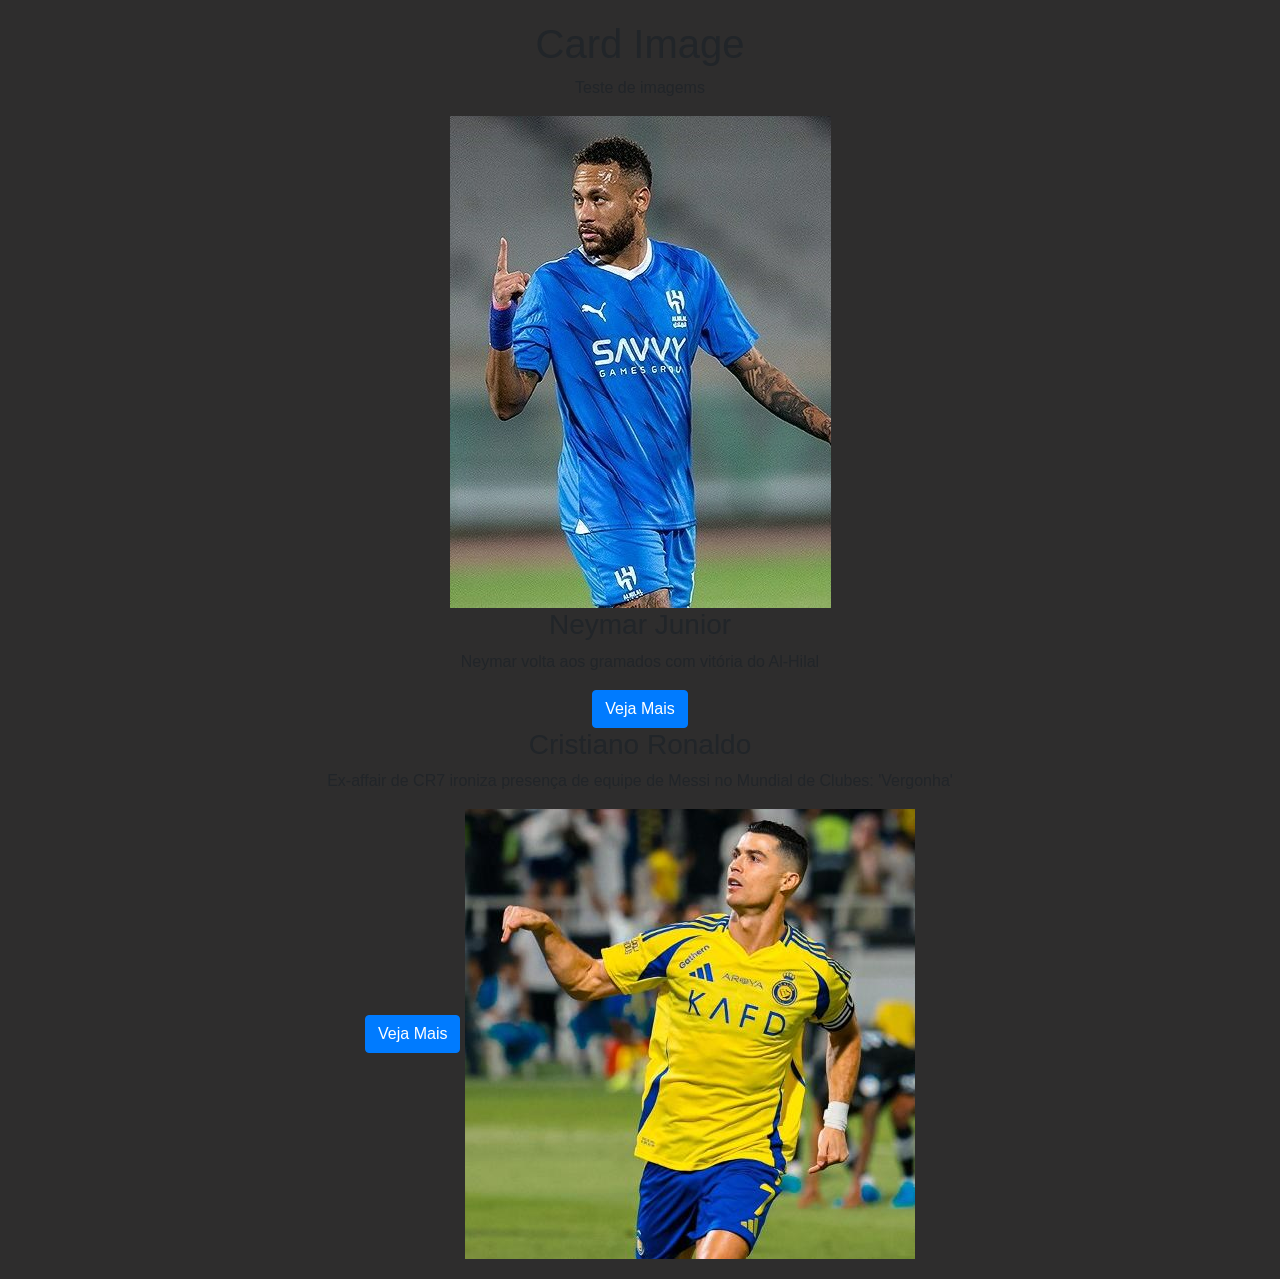
==== index.html @ 145951e0 "primeiro commit" ====
<!DOCTYPE html>
<html lang="en">
<head>
    <meta charset="UTF-8">
    <meta name="viewport" content="width=device-width, initial-scale=1.0">
    <link rel="stylesheet" href="https://maxcdn.bootstrapcdn.com/bootstrap/4.3.1/css/bootstrap.min.css">
    <script scr="https://ajax.googleapis.com/ajax/libs/jquery/3.4.1/jquery.min.js"></script>
    <script src="https://cdnjs.cloudflare.com/ajax/libs/popper.js/1.14.7/umd/popper.min.js"></script>
    <script src="https://maxcdn.bootstrapcdn.com/bootstrap/4.3.1/js/bootstrap.min.js"></script>
    <link rel="stylesheet" href="style/style.css">
    <title>Card Images</title>

</head>
<body>
    <header>
        <h1>Card Image</h1>
        <p>Teste de imagems</p>
    </header>
    <div class="card-img-top">
        <img src="img/neymar.jpg" alt="">
        <h3>Neymar Junior</h3>
        <p>Neymar volta aos gramados com vitória do Al-Hilal </p>
        <a href="#" class="btn btn-primary">Veja Mais</a>
    </div>
    <div class="card-img-bottom">
        
        <h3>Cristiano Ronaldo</h3>
        <p>Ex-affair de CR7 ironiza presença de equipe de Messi no Mundial de Clubes: 'Vergonha'</p>
        <a href="#" class="btn btn-primary">Veja Mais</a>
        <img src="img/crisiano.jpg" alt="">
    </div>
</body>
</html>
---- style/style.css ----
body {
            
            background-color: rgb(46, 45, 45);
            display: flex;
            flex-direction: column;
            align-items: center;
            text-align: center;
            margin: 0;
            padding: 20px;      
}

.card-title, .card-text {
    text-align: left;
}
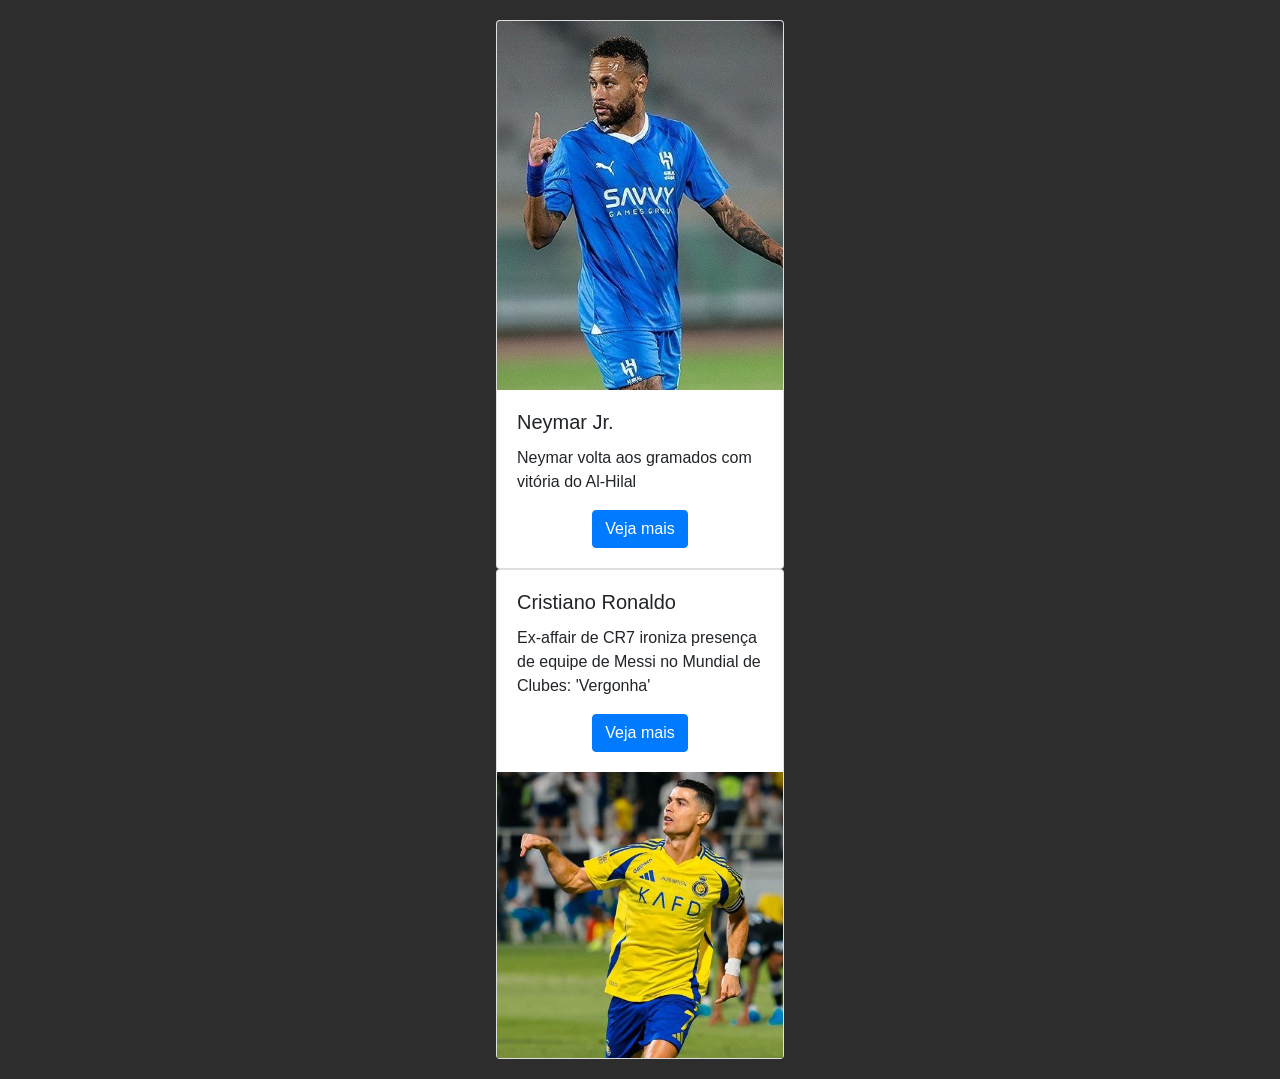
==== commit ad533fb3: "mudança do index" ====
--- a/index.html
+++ b/index.html
@@ -8,26 +8,27 @@
     <script src="https://cdnjs.cloudflare.com/ajax/libs/popper.js/1.14.7/umd/popper.min.js"></script>
     <script src="https://maxcdn.bootstrapcdn.com/bootstrap/4.3.1/js/bootstrap.min.js"></script>
     <link rel="stylesheet" href="style/style.css">
-    <title>Card Images</title>
-
+    <title>Aula 02</title>
 </head>
 <body>
-    <header>
-        <h1>Card Image</h1>
-        <p>Teste de imagems</p>
-    </header>
-    <div class="card-img-top">
-        <img src="img/neymar.jpg" alt="">
-        <h3>Neymar Junior</h3>
-        <p>Neymar volta aos gramados com vitória do Al-Hilal </p>
-        <a href="#" class="btn btn-primary">Veja Mais</a>
+    <div class="card" style="width: 18rem;">
+        <img src="img/neymar.jpg" alt="Imagem do jogador Neymar" class="card-img-top">
+        <div class="card-body">
+            <h5 class="card-title">Neymar Jr.</h5>
+            <p class="card-text">Neymar volta aos gramados com vitória do Al-Hilal</p>
+            <a href="#" class="btn btn-primary">Veja mais</a>
+        </div>
     </div>
-    <div class="card-img-bottom">
-        
-        <h3>Cristiano Ronaldo</h3>
-        <p>Ex-affair de CR7 ironiza presença de equipe de Messi no Mundial de Clubes: 'Vergonha'</p>
-        <a href="#" class="btn btn-primary">Veja Mais</a>
-        <img src="img/crisiano.jpg" alt="">
+    <div class="card" style="width: 18rem;">
+        <div class="card-body">
+            <h5 class="card-title">Cristiano Ronaldo</h5>
+            <p class="card-text">Ex-affair de CR7 ironiza presença de equipe de Messi no Mundial de Clubes: 'Vergonha'</p>
+            <a href="#" class="btn btn-primary">Veja mais</a>
+        </div>
+        <img src="img/crisiano.jpg" alt="Imagem do jogador Cristiano Ronaldo" class="card-img-botttom">
     </div>
+    
+    
+
 </body>
 </html>
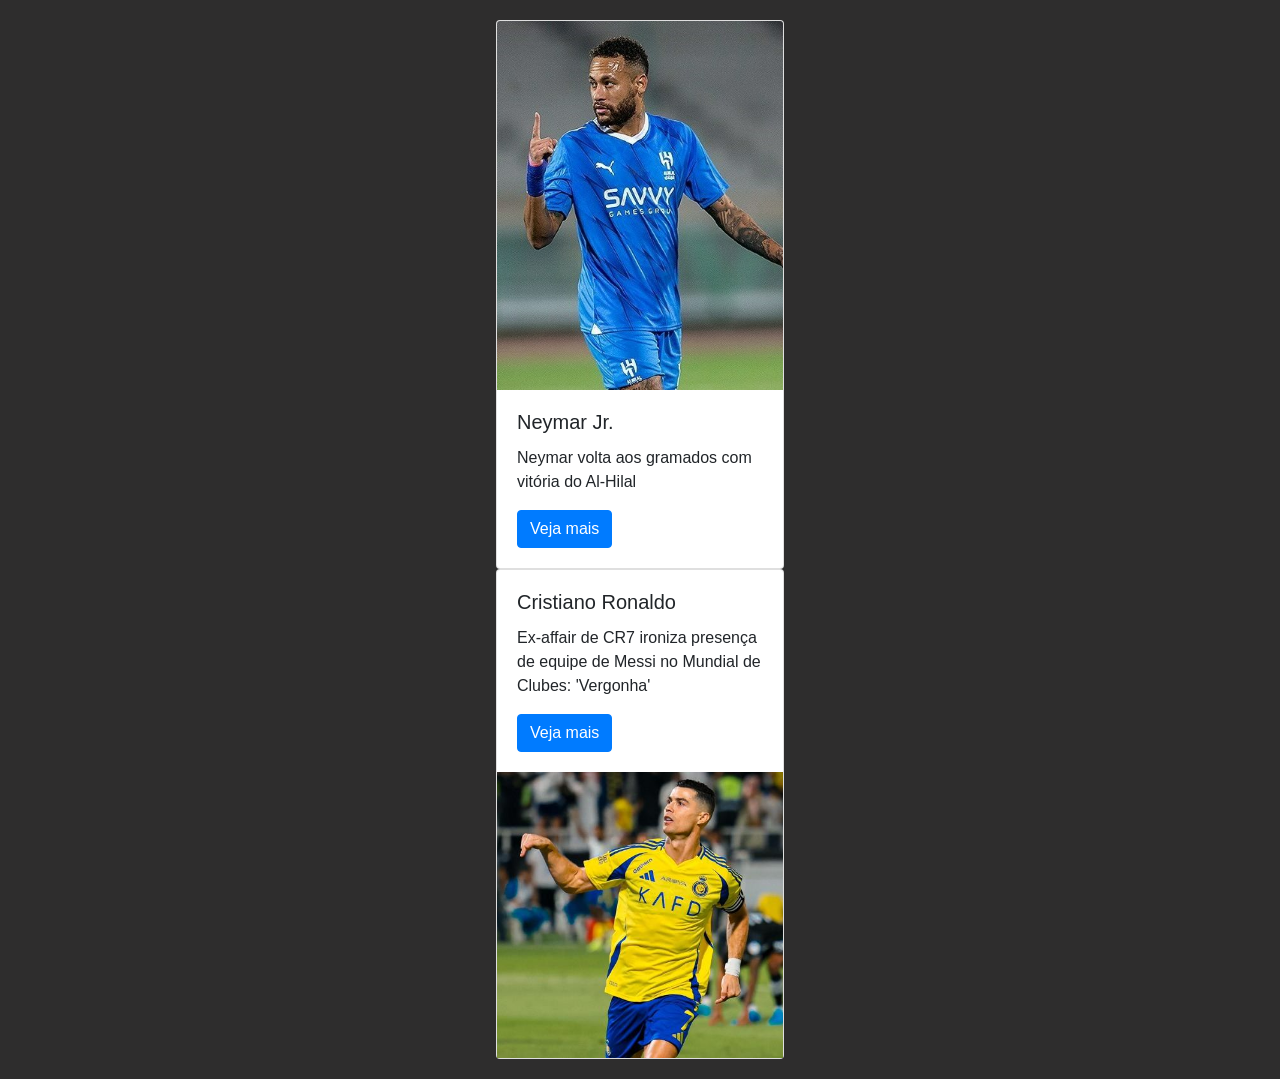
==== commit 04f63e79: "alteracao do botao, texto e titulo para left" ====
--- a/index.html
+++ b/index.html
@@ -4,7 +4,7 @@
     <meta charset="UTF-8">
     <meta name="viewport" content="width=device-width, initial-scale=1.0">
     <link rel="stylesheet" href="https://maxcdn.bootstrapcdn.com/bootstrap/4.3.1/css/bootstrap.min.css">
-    <script scr="https://ajax.googleapis.com/ajax/libs/jquery/3.4.1/jquery.min.js"></script>
+    <script src="https://ajax.googleapis.com/ajax/libs/jquery/3.4.1/jquery.min.js"></script>
     <script src="https://cdnjs.cloudflare.com/ajax/libs/popper.js/1.14.7/umd/popper.min.js"></script>
     <script src="https://maxcdn.bootstrapcdn.com/bootstrap/4.3.1/js/bootstrap.min.js"></script>
     <link rel="stylesheet" href="style/style.css">
@@ -20,7 +20,7 @@
         </div>
     </div>
     <div class="card" style="width: 18rem;">
-        <div class="card-body">
+        <div class="card-body text-left">
             <h5 class="card-title">Cristiano Ronaldo</h5>
             <p class="card-text">Ex-affair de CR7 ironiza presença de equipe de Messi no Mundial de Clubes: 'Vergonha'</p>
             <a href="#" class="btn btn-primary">Veja mais</a>
--- a/style/style.css
+++ b/style/style.css
@@ -9,7 +9,6 @@
             padding: 20px;      
 }
 
-.card-title, .card-text {
+.card-body {
     text-align: left;
-}
-
+}
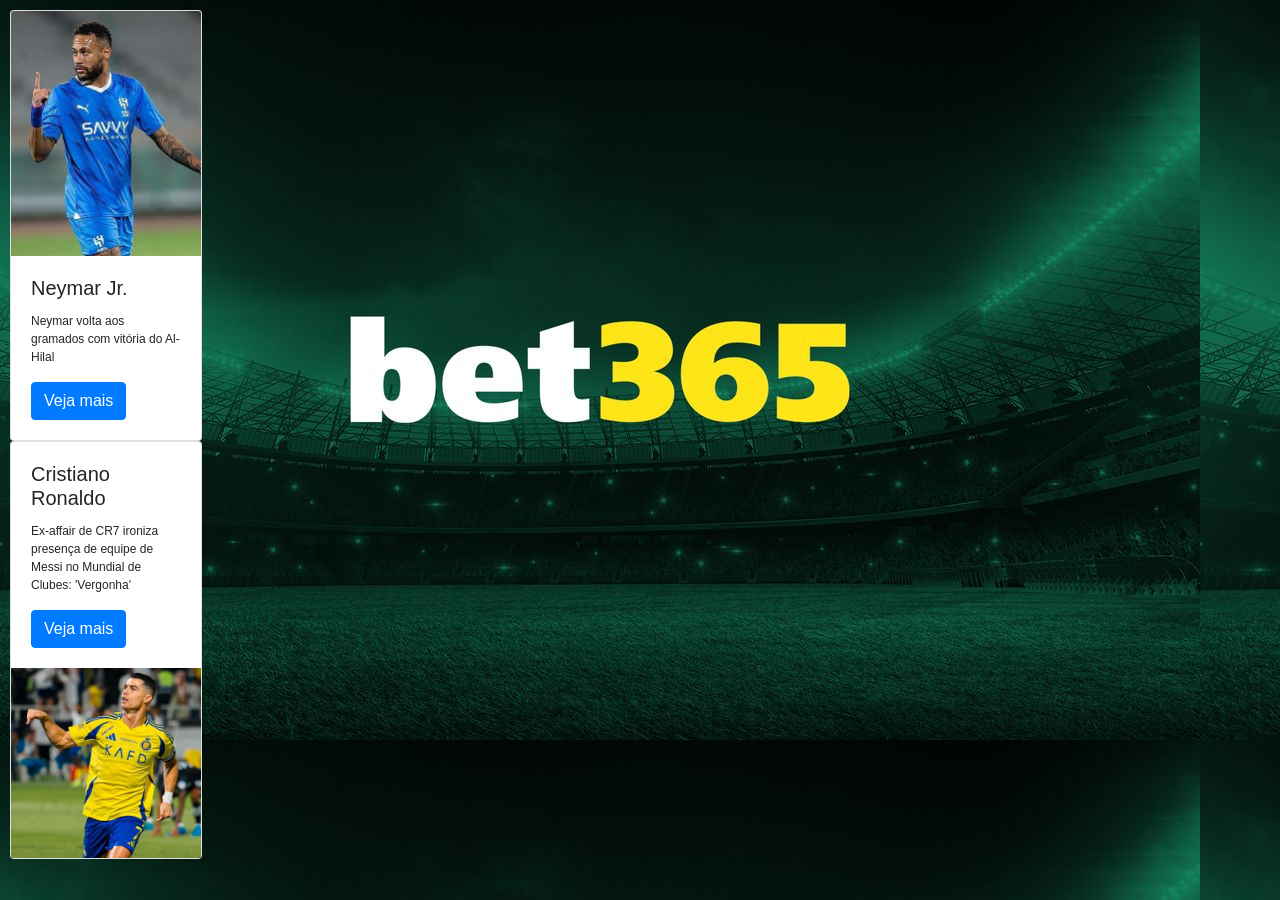
==== commit 2131f4c9: "animação + background" ====
--- a/index.html
+++ b/index.html
@@ -7,11 +7,13 @@
     <script src="https://ajax.googleapis.com/ajax/libs/jquery/3.4.1/jquery.min.js"></script>
     <script src="https://cdnjs.cloudflare.com/ajax/libs/popper.js/1.14.7/umd/popper.min.js"></script>
     <script src="https://maxcdn.bootstrapcdn.com/bootstrap/4.3.1/js/bootstrap.min.js"></script>
+    <script src="https://ajax.googleapis.com/ajax/libs/jquery/3.4.1/jquery.min.js"></script>
+
     <link rel="stylesheet" href="style/style.css">
-    <title>Aula 02</title>
+    <title>Bet 365</title>
 </head>
 <body>
-    <div class="card" style="width: 18rem;">
+    <div class="card">
         <img src="img/neymar.jpg" alt="Imagem do jogador Neymar" class="card-img-top">
         <div class="card-body">
             <h5 class="card-title">Neymar Jr.</h5>
@@ -19,7 +21,7 @@
             <a href="#" class="btn btn-primary">Veja mais</a>
         </div>
     </div>
-    <div class="card" style="width: 18rem;">
+    <div class="card">
         <div class="card-body text-left">
             <h5 class="card-title">Cristiano Ronaldo</h5>
             <p class="card-text">Ex-affair de CR7 ironiza presença de equipe de Messi no Mundial de Clubes: 'Vergonha'</p>
@@ -28,7 +30,10 @@
         <img src="img/crisiano.jpg" alt="Imagem do jogador Cristiano Ronaldo" class="card-img-botttom">
     </div>
     
-    
-
+    <script>
+        $(document).ready(function() {
+            $('.card').hide().fadeIn(1000);
+        });
+    </script>
 </body>
 </html>
--- a/style/style.css
+++ b/style/style.css
@@ -1,14 +1,33 @@
-body {
-            
-            background-color: rgb(46, 45, 45);
-            display: flex;
-            flex-direction: column;
-            align-items: center;
-            text-align: center;
-            margin: 0;
-            padding: 20px;      
+body {           
+    background-image: url(/img/bet365.jpeg);
+    display: flex;
+    flex-direction: column;
+    align-items: right;
+    text-align: right;
+    margin: 0;
+    padding: 10px;      
 }
 
 .card-body {
     text-align: left;
-}+}
+
+.card{
+    animation: alternate-reverse 1s timing-function delay iteration-count direction fill-mode;
+    width: 12rem;
+    font-size: 12px;
+}
+@keyframes fadeIn {
+    from {
+        opacity: 0;
+        transform: translateY(20px);
+    }
+    to {
+        opacity: 1;
+        transform: translateY(0);
+    }
+
+    .fade-in {
+        animation: fadeIn 0.5s ease-in-out;
+    }
+}
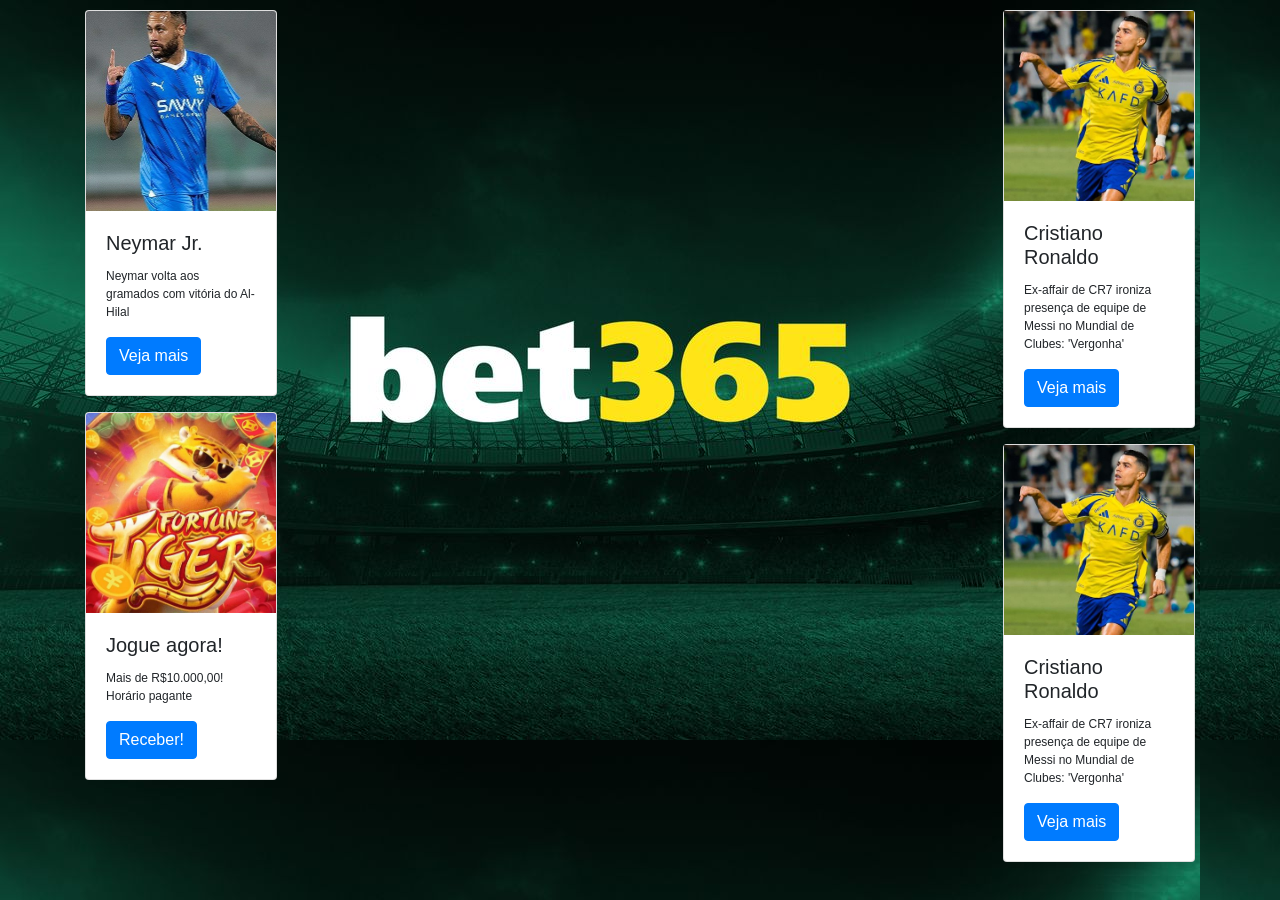
==== commit 59be2d9a: "mudança geral" ====
--- a/index.html
+++ b/index.html
@@ -13,22 +13,50 @@
     <title>Bet 365</title>
 </head>
 <body>
-    <div class="card">
-        <img src="img/neymar.jpg" alt="Imagem do jogador Neymar" class="card-img-top">
-        <div class="card-body">
-            <h5 class="card-title">Neymar Jr.</h5>
-            <p class="card-text">Neymar volta aos gramados com vitória do Al-Hilal</p>
-            <a href="#" class="btn btn-primary">Veja mais</a>
+    <div class="container">
+        <div class="row">
+            <div class="col-md-6 d-flex flex-column align-items-start">
+                <div class="card fade-in mb-3">
+                    <img src="img/neymar.jpg" alt="Imagem do jogador Neymar" class="card-img-top">
+                    <div class="card-body">
+                        <h5 class="card-title">Neymar Jr.</h5>
+                        <p class="card-text">Neymar volta aos gramados com vitória do Al-Hilal</p>
+                        <a href="#" class="btn btn-primary">Veja mais</a>
+                    </div>
+                </div>
+                <div class="card fade-in">
+                    <img src="img/tigrinho.jpg" alt="Imagem do jogador Neymar" class="card-img-top">
+                    <div class="card-body">
+                        <h5 class="card-title">Jogue agora!</h5>
+                        <p class="card-text">Mais de R$10.000,00! Horário pagante</p>
+                        <a href="#" class="btn btn-primary">Receber!</a>
+                    </div>
+                </div>
+            </div> 
+            <div class="col-md-6 d-flex flex-column align-items-end">
+                <div class="card fade-in mb-3">
+                    <img src="img/crisiano.jpg" alt="Imagem do jogador Cristiano Ronaldo" class="card-img-botttom">
+                    <div class="card-body text-left">
+                        <h5 class="card-title">Cristiano Ronaldo</h5>
+                        <p class="card-text">Ex-affair de CR7 ironiza presença de equipe de Messi no Mundial de Clubes: 'Vergonha'</p>
+                        <a href="#" class="btn btn-primary">Veja mais</a>
+                    </div>
+                    
+                </div>
+                <div class="card fade-in">
+                    <img src="img/crisiano.jpg" alt="Imagem do jogador Cristiano Ronaldo" class="card-img-botttom">
+                    <div class="card-body text-left">
+                        <h5 class="card-title">Cristiano Ronaldo</h5>
+                        <p class="card-text">Ex-affair de CR7 ironiza presença de equipe de Messi no Mundial de Clubes: 'Vergonha'</p>
+                        <a href="#" class="btn btn-primary">Veja mais</a>
+                    </div>
+                    
+                </div>
+            </div>       
         </div>
     </div>
-    <div class="card">
-        <div class="card-body text-left">
-            <h5 class="card-title">Cristiano Ronaldo</h5>
-            <p class="card-text">Ex-affair de CR7 ironiza presença de equipe de Messi no Mundial de Clubes: 'Vergonha'</p>
-            <a href="#" class="btn btn-primary">Veja mais</a>
-        </div>
-        <img src="img/crisiano.jpg" alt="Imagem do jogador Cristiano Ronaldo" class="card-img-botttom">
-    </div>
+    
+    
     
     <script>
         $(document).ready(function() {
--- a/style/style.css
+++ b/style/style.css
@@ -1,15 +1,6 @@
 body {           
-    background-image: url(/img/bet365.jpeg);
-    display: flex;
-    flex-direction: column;
-    align-items: right;
-    text-align: right;
-    margin: 0;
+    background-image: url(/img/bet365.jpeg);  
     padding: 10px;      
-}
-
-.card-body {
-    text-align: left;
 }
 
 .card{
@@ -31,3 +22,8 @@
         animation: fadeIn 0.5s ease-in-out;
     }
 }
+
+.card-img-top {
+    height: 200px;
+    object-fit: cover;
+}
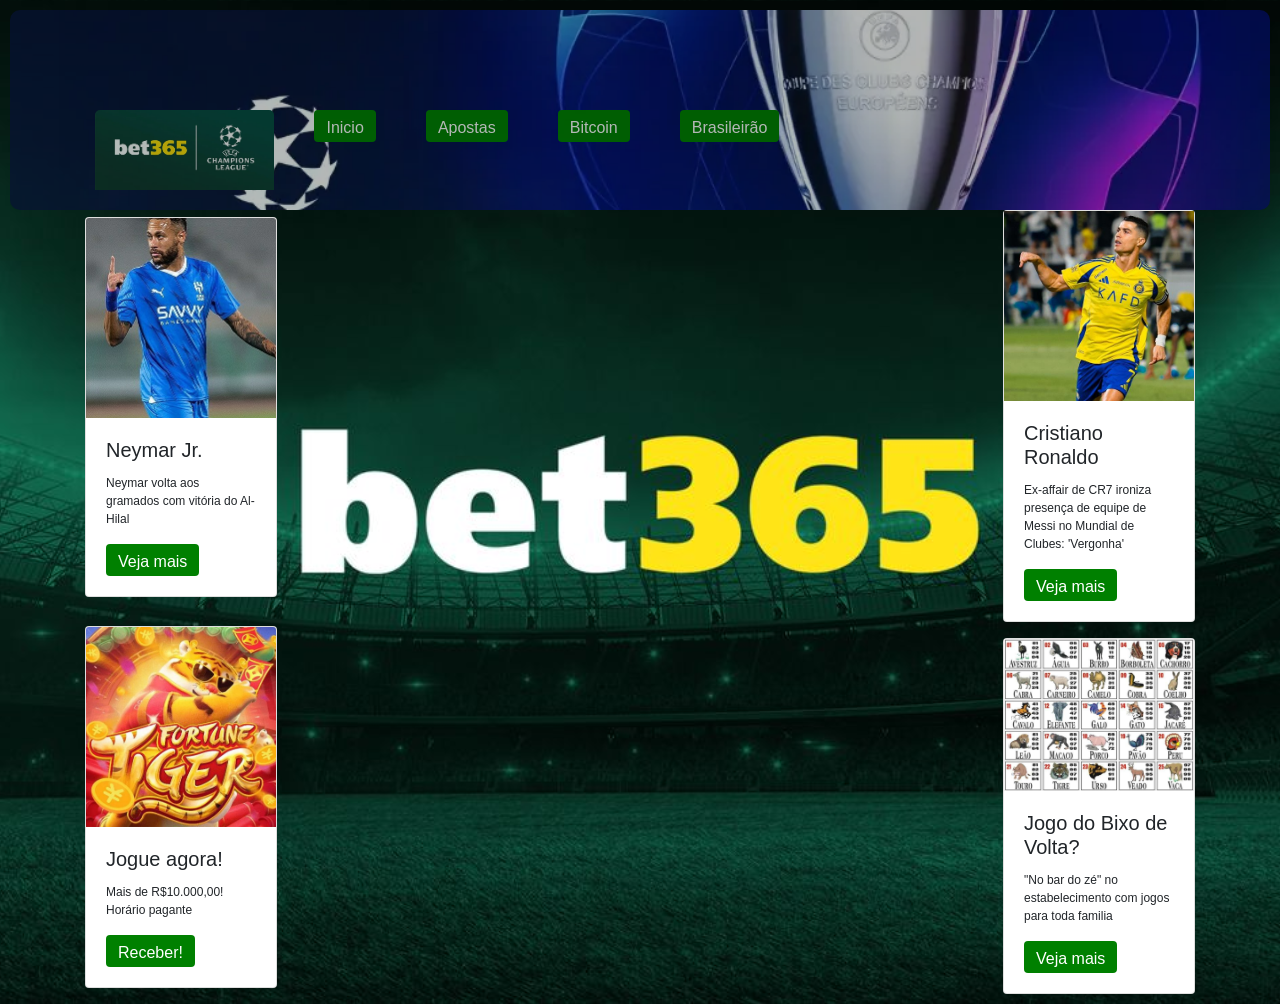
==== commit 4c8d06c6: "mudanca nas imagens" ====
--- a/index.html
+++ b/index.html
@@ -8,10 +8,25 @@
     <script src="https://cdnjs.cloudflare.com/ajax/libs/popper.js/1.14.7/umd/popper.min.js"></script>
     <script src="https://maxcdn.bootstrapcdn.com/bootstrap/4.3.1/js/bootstrap.min.js"></script>
     <script src="https://ajax.googleapis.com/ajax/libs/jquery/3.4.1/jquery.min.js"></script>
+    <link rel="icon" href="img/icon.ico" type="image/x-icon">
 
     <link rel="stylesheet" href="style/style.css">
     <title>Bet 365</title>
 </head>
+    <header>
+        <div class="cabecalho">
+            <div class="row">
+                <img src="/img/bet365_champions.webp" style="height: 100px; border-radius: 5px; padding-bottom: 20px;" alt="">
+                <div class="col-md-6 text-center">
+                    <a href="#" class="btn btn-primary">Inicio</a>
+                    <a href="#" class="btn btn-primary">Apostas</a>
+                    <a href="#" class="btn btn-primary">Bitcoin</a>
+                    <a href="#" class="btn btn-primary">Brasileirão</a>
+                </div>
+                
+            </div>
+        </div>
+    </header>
 <body>
     <div class="container">
         <div class="row">
@@ -44,10 +59,10 @@
                     
                 </div>
                 <div class="card fade-in">
-                    <img src="img/crisiano.jpg" alt="Imagem do jogador Cristiano Ronaldo" class="card-img-botttom">
+                    <img src="img/jogodobixo.jpg" alt="Imagem do jogador Cristiano Ronaldo" class="card-img-botttom">
                     <div class="card-body text-left">
-                        <h5 class="card-title">Cristiano Ronaldo</h5>
-                        <p class="card-text">Ex-affair de CR7 ironiza presença de equipe de Messi no Mundial de Clubes: 'Vergonha'</p>
+                        <h5 class="card-title">Jogo do Bixo de Volta?</h5>
+                        <p class="card-text">"No bar do zé" no estabelecimento com jogos para toda familia</p>
                         <a href="#" class="btn btn-primary">Veja mais</a>
                     </div>
                     
--- a/style/style.css
+++ b/style/style.css
@@ -1,5 +1,30 @@
+.cabecalho {
+    background-image: url(/img/UEFA.webp);
+    background-size: cover;
+    background-position: center;
+    height: 100px;
+    width: 100%;
+    padding: 100px;
+    opacity: 0.7;
+    border-radius: 10px;
+}
+
+.btn {
+    background-color: green;
+    border: none;
+    color: white;
+    height: 2rem;
+}
+.col-md-6 {
+    display: flex;
+    justify-content: space-around;
+    flex-wrap: wrap;
+}
+
 body {           
-    background-image: url(/img/bet365.jpeg);  
+    background-image: url(/img/bet365.jpeg);
+    background-size: cover;
+    background-position: center;
     padding: 10px;      
 }
 
@@ -26,4 +51,5 @@
 .card-img-top {
     height: 200px;
     object-fit: cover;
-}+}
+
